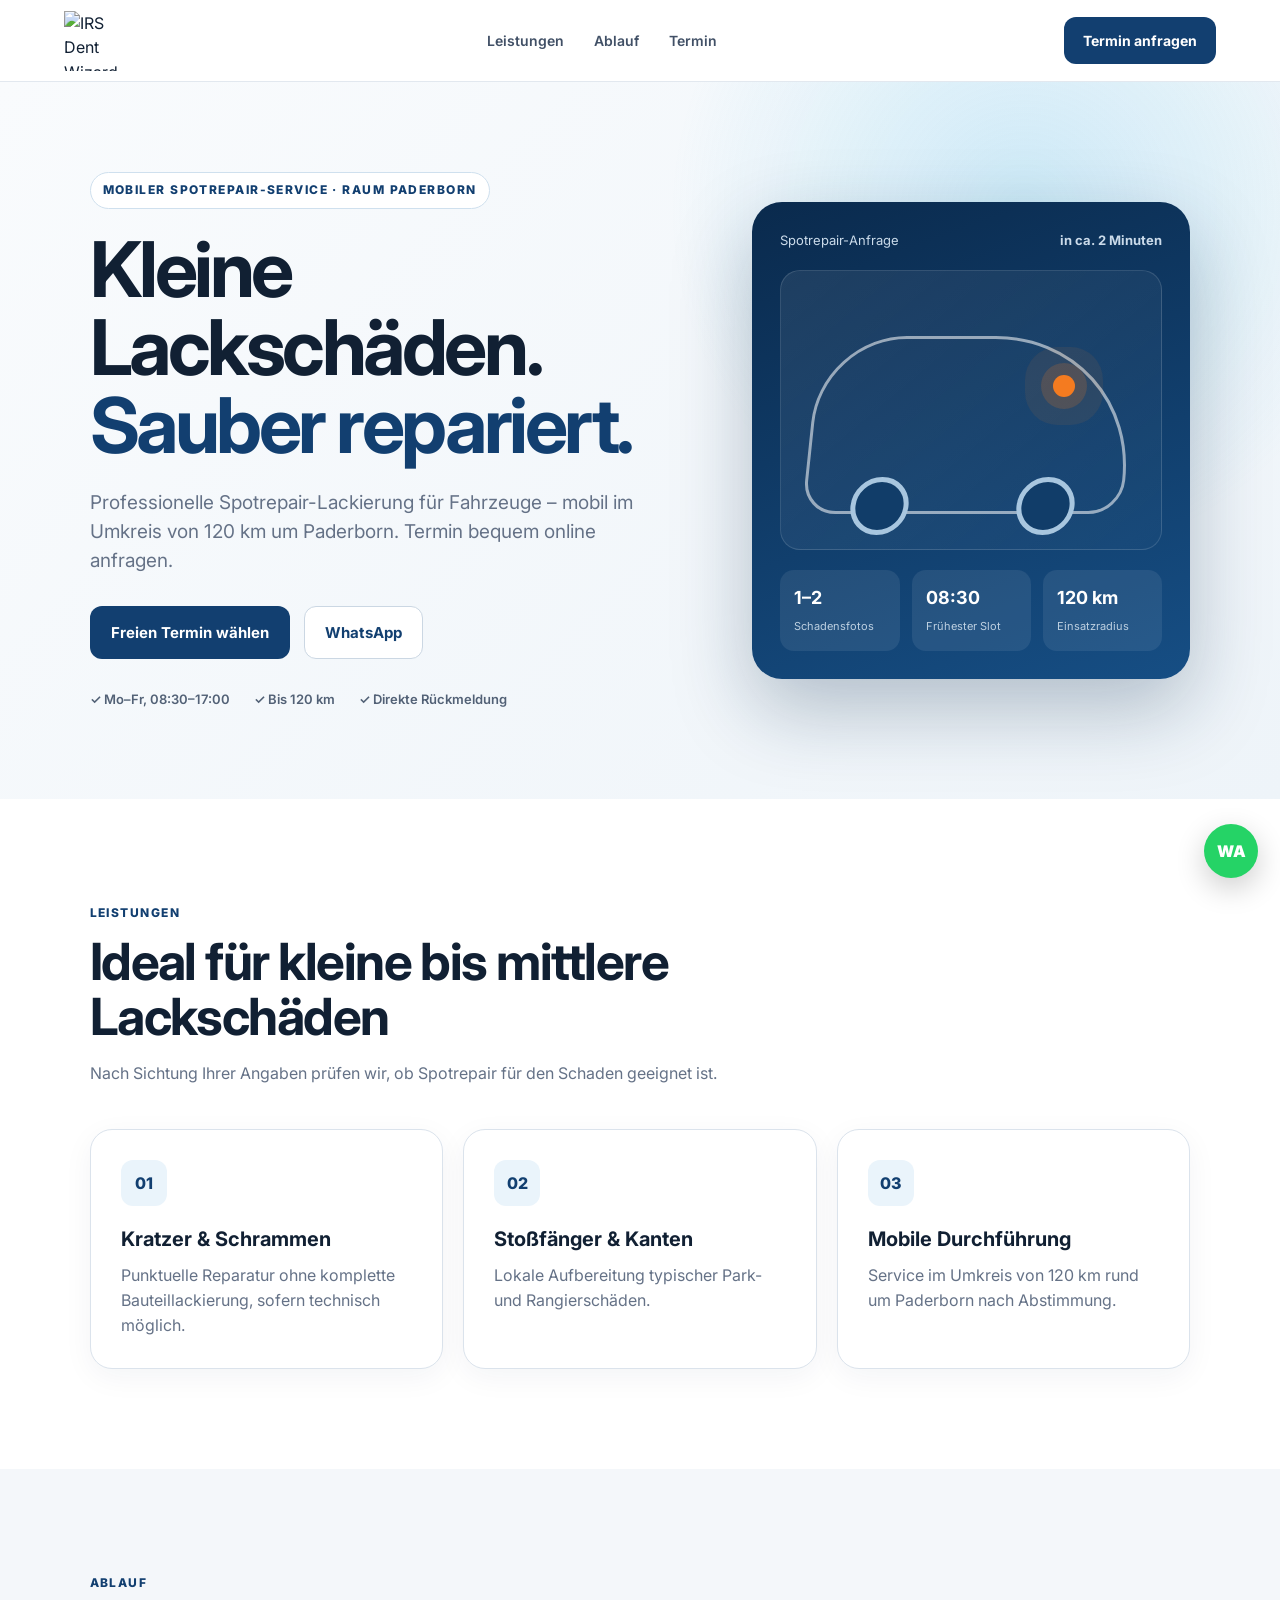
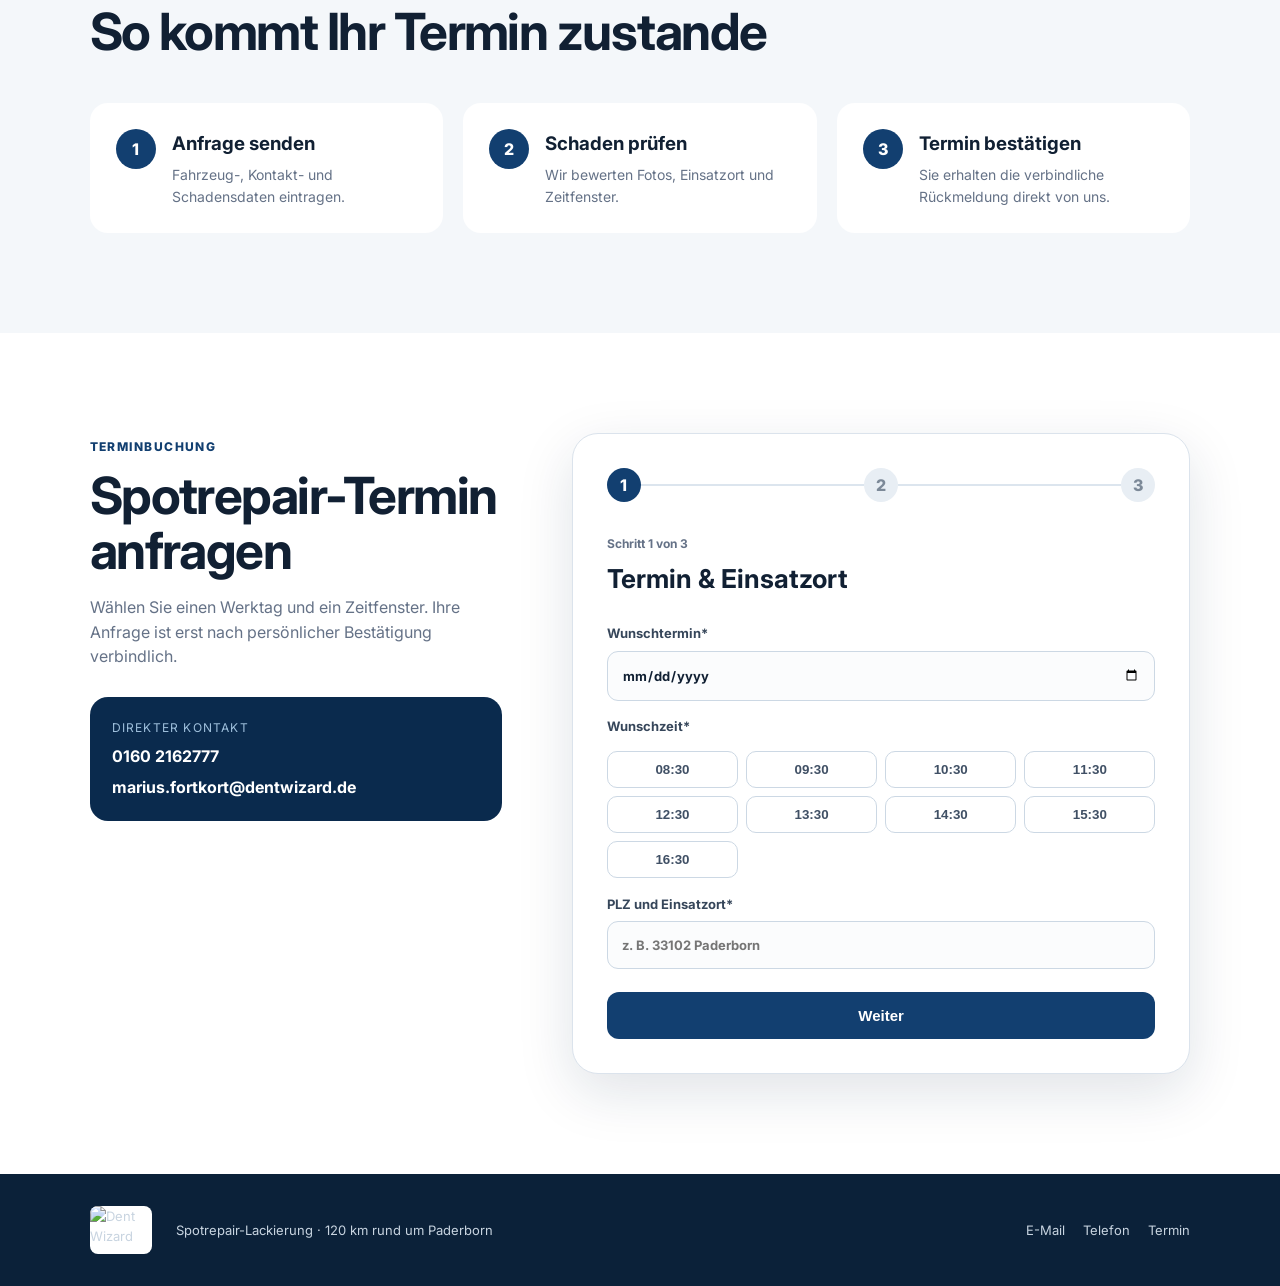
==== index.html @ 7c23b271 "Add files via upload Professionelle Terminbuchung veröffentlichen" ====
<!doctype html>
<html lang="de">
<head>
  <meta charset="utf-8">
  <meta name="viewport" content="width=device-width, initial-scale=1">
  <meta name="theme-color" content="#0b2e55">
  <meta name="description" content="Professionelle Spotrepair-Terminbuchung von Dent Wizard im Umkreis von 120 km um Paderborn.">
  <title>Dent Wizard Paderborn | Spotrepair-Termin</title>
  <link rel="preconnect" href="https://fonts.googleapis.com">
  <link rel="preconnect" href="https://fonts.gstatic.com" crossorigin>
  <link href="https://fonts.googleapis.com/css2?family=Inter:wght@400;500;600;700;800&display=swap" rel="stylesheet">
  <link rel="stylesheet" href="styles.css">
  <script defer src="script.js"></script>
</head>
<body>
  <header class="site-header">
    <a class="brand" href="#top" aria-label="Dent Wizard Startseite"><img src="assets/logo.jpg" alt="IRS Dent Wizard Logo"></a>
    <nav aria-label="Hauptnavigation">
      <a href="#leistungen">Leistungen</a><a href="#ablauf">Ablauf</a><a href="#termin">Termin</a>
    </nav>
    <a class="header-cta" href="#termin">Termin anfragen</a>
  </header>

  <main id="top">
    <section class="hero">
      <div class="hero-copy">
        <span class="pill">Mobiler Spotrepair-Service · Raum Paderborn</span>
        <h1>Kleine Lackschäden.<br><span>Sauber repariert.</span></h1>
        <p>Professionelle Spotrepair-Lackierung für Fahrzeuge – mobil im Umkreis von 120 km um Paderborn. Termin bequem online anfragen.</p>
        <div class="hero-actions">
          <a class="button primary" href="#termin">Freien Termin wählen</a>
          <a class="button ghost" href="https://wa.me/491602162777?text=Hallo%20Dent%20Wizard%2C%20ich%20habe%20eine%20Frage%20zu%20Spotrepair." target="_blank" rel="noopener">WhatsApp</a>
        </div>
        <div class="trust-row"><span>✓ Mo–Fr, 08:30–17:00</span><span>✓ Bis 120 km</span><span>✓ Direkte Rückmeldung</span></div>
      </div>
      <div class="hero-panel">
        <div class="panel-top"><span>Spotrepair-Anfrage</span><strong>in ca. 2 Minuten</strong></div>
        <div class="damage-visual"><div class="car-line"></div><div class="repair-dot"></div></div>
        <div class="panel-stats"><div><strong>1–2</strong><span>Schadensfotos</span></div><div><strong>08:30</strong><span>Frühester Slot</span></div><div><strong>120 km</strong><span>Einsatzradius</span></div></div>
      </div>
    </section>

    <section class="services" id="leistungen">
      <div class="section-heading"><span class="eyebrow">Leistungen</span><h2>Ideal für kleine bis mittlere Lackschäden</h2><p>Nach Sichtung Ihrer Angaben prüfen wir, ob Spotrepair für den Schaden geeignet ist.</p></div>
      <div class="cards">
        <article><div class="icon">01</div><h3>Kratzer & Schrammen</h3><p>Punktuelle Reparatur ohne komplette Bauteillackierung, sofern technisch möglich.</p></article>
        <article><div class="icon">02</div><h3>Stoßfänger & Kanten</h3><p>Lokale Aufbereitung typischer Park- und Rangierschäden.</p></article>
        <article><div class="icon">03</div><h3>Mobile Durchführung</h3><p>Service im Umkreis von 120 km rund um Paderborn nach Abstimmung.</p></article>
      </div>
    </section>

    <section class="process" id="ablauf">
      <div class="section-heading"><span class="eyebrow">Ablauf</span><h2>So kommt Ihr Termin zustande</h2></div>
      <ol class="timeline">
        <li><span>1</span><div><h3>Anfrage senden</h3><p>Fahrzeug-, Kontakt- und Schadensdaten eintragen.</p></div></li>
        <li><span>2</span><div><h3>Schaden prüfen</h3><p>Wir bewerten Fotos, Einsatzort und Zeitfenster.</p></div></li>
        <li><span>3</span><div><h3>Termin bestätigen</h3><p>Sie erhalten die verbindliche Rückmeldung direkt von uns.</p></div></li>
      </ol>
    </section>

    <section class="booking-section" id="termin">
      <div class="booking-intro">
        <span class="eyebrow">Terminbuchung</span>
        <h2>Spotrepair-Termin anfragen</h2>
        <p>Wählen Sie einen Werktag und ein Zeitfenster. Ihre Anfrage ist erst nach persönlicher Bestätigung verbindlich.</p>
        <div class="contact-card"><span>Direkter Kontakt</span><a href="tel:+491602162777">0160 2162777</a><a href="mailto:marius.fortkort@dentwizard.de">marius.fortkort@dentwizard.de</a></div>
      </div>

      <form class="wizard" name="terminanfrage" method="POST" data-netlify="true" netlify-honeypot="bot-field" enctype="multipart/form-data" action="/danke.html" novalidate>
        <input type="hidden" name="form-name" value="terminanfrage"><p class="hidden"><label>Nicht ausfüllen: <input name="bot-field"></label></p>
        <div class="progress" aria-label="Fortschritt"><span class="active">1</span><i></i><span>2</span><i></i><span>3</span></div>

        <section class="form-step active" data-step="1">
          <div class="step-head"><span>Schritt 1 von 3</span><h3>Termin & Einsatzort</h3></div>
          <label>Wunschtermin*<input id="datum" name="datum" type="date" required></label>
          <div class="slot-wrap"><span class="field-label">Wunschzeit*</span><div id="slots" class="slots" aria-live="polite"></div><input id="uhrzeit" name="uhrzeit" type="hidden" required></div>
          <label>PLZ und Einsatzort*<input name="einsatzort" type="text" inputmode="text" placeholder="z. B. 33102 Paderborn" required></label>
          <button class="button primary next" type="button">Weiter</button>
        </section>

        <section class="form-step" data-step="2">
          <div class="step-head"><span>Schritt 2 von 3</span><h3>Fahrzeug & Schaden</h3></div>
          <div class="field-grid"><label>Fahrzeugmarke*<input name="fahrzeugmarke" type="text" placeholder="z. B. BMW" required></label><label>Modell*<input name="modell" type="text" placeholder="z. B. 3er" required></label></div>
          <div class="field-grid"><label>Kennzeichen<input name="kennzeichen" type="text"></label><label>Fahrzeugfarbe<input name="farbe" type="text"></label></div>
          <label>Schaden beschreiben*<textarea name="schaden" rows="4" placeholder="Position, ungefähre Größe und Art des Schadens" required></textarea></label>
          <div class="upload-grid"><label class="upload">Foto 1<input id="foto1" name="foto-1" type="file" accept="image/jpeg,image/png,image/webp"><span>Datei auswählen</span></label><label class="upload">Foto 2<input id="foto2" name="foto-2" type="file" accept="image/jpeg,image/png,image/webp"><span>Datei auswählen</span></label></div>
          <p class="hint">Gesamte Formulargröße maximal 8 MB.</p>
          <div class="form-actions"><button class="button ghost back" type="button">Zurück</button><button class="button primary next" type="button">Weiter</button></div>
        </section>

        <section class="form-step" data-step="3">
          <div class="step-head"><span>Schritt 3 von 3</span><h3>Kontaktdaten</h3></div>
          <label>Vor- und Nachname*<input name="name" type="text" autocomplete="name" required></label>
          <div class="field-grid"><label>Telefonnummer*<input name="telefon" type="tel" autocomplete="tel" required></label><label>E-Mail-Adresse*<input name="email" type="email" autocomplete="email" required></label></div>
          <label class="check"><input name="datenschutz" type="checkbox" required><span>Ich stimme der Verarbeitung meiner Angaben zur Bearbeitung der Terminanfrage zu.*</span></label>
          <label class="check"><input name="kontakt-whatsapp" type="checkbox"><span>Eine Rückmeldung per WhatsApp ist für mich in Ordnung.</span></label>
          <div id="summary" class="summary"></div>
          <div class="form-actions"><button class="button ghost back" type="button">Zurück</button><button class="button primary" type="submit">Terminanfrage absenden</button></div>
          <p class="hint">Der Termin wird erst durch persönliche Bestätigung verbindlich.</p>
        </section>
      </form>
    </section>
  </main>

  <a class="wa-float" href="https://wa.me/491602162777?text=Hallo%20Dent%20Wizard%2C%20ich%20möchte%20einen%20Spotrepair-Termin%20anfragen." target="_blank" rel="noopener" aria-label="WhatsApp öffnen">WA</a>
  <footer><img src="assets/logo.jpg" alt="Dent Wizard"><p>Spotrepair-Lackierung · 120 km rund um Paderborn</p><div><a href="mailto:marius.fortkort@dentwizard.de">E-Mail</a><a href="tel:+491602162777">Telefon</a><a href="#termin">Termin</a></div></footer>
</body>
</html>
---- styles.css ----
:root{--blue:#123f70;--blue2:#0a2a4d;--cyan:#42b9e8;--orange:#f47b20;--ink:#112033;--muted:#657287;--line:#dbe3ec;--bg:#f4f7fa;--white:#fff;--radius:22px;--shadow:0 18px 55px rgba(14,42,73,.13)}
*{box-sizing:border-box}html{scroll-behavior:smooth}body{margin:0;font-family:Inter,Arial,sans-serif;color:var(--ink);background:var(--white);line-height:1.55}a{color:inherit;text-decoration:none}img{max-width:100%;display:block}.hidden{position:absolute;left:-9999px}.site-header{height:82px;display:flex;align-items:center;justify-content:space-between;padding:0 clamp(20px,5vw,72px);background:rgba(255,255,255,.96);backdrop-filter:blur(14px);position:sticky;top:0;z-index:20;border-bottom:1px solid rgba(219,227,236,.8)}.brand img{width:76px;height:60px;object-fit:contain}.site-header nav{display:flex;gap:30px;font-size:14px;font-weight:600;color:#415066}.site-header nav a:hover{color:var(--blue)}.header-cta,.button{display:inline-flex;justify-content:center;align-items:center;border-radius:12px;font-weight:700;transition:.2s ease;cursor:pointer;border:1px solid transparent}.header-cta{padding:12px 18px;background:var(--blue);color:white;font-size:14px}.header-cta:hover,.button.primary:hover{background:#0b315a;transform:translateY(-1px)}.hero{min-height:670px;padding:90px clamp(20px,7vw,110px);display:grid;grid-template-columns:1.15fr .85fr;gap:70px;align-items:center;background:radial-gradient(circle at 80% 18%,rgba(66,185,232,.22),transparent 30%),linear-gradient(135deg,#f9fbfd 0%,#eef4f9 100%)}.pill,.eyebrow{display:inline-block;font-size:12px;letter-spacing:.12em;text-transform:uppercase;font-weight:800;color:var(--blue)}.pill{padding:8px 12px;border:1px solid #cfe0ee;border-radius:999px;background:#fff}.hero h1{font-size:clamp(44px,6vw,78px);line-height:1.02;letter-spacing:-.045em;margin:22px 0}.hero h1 span{color:var(--blue)}.hero-copy>p{font-size:19px;max-width:720px;color:var(--muted)}.hero-actions{display:flex;gap:14px;margin:30px 0}.button{padding:14px 20px;font-size:15px}.button.primary{background:var(--blue);color:#fff}.button.ghost{border-color:#cbd7e3;background:#fff;color:var(--blue)}.button.ghost:hover{border-color:var(--blue)}.trust-row{display:flex;gap:24px;flex-wrap:wrap;font-size:13px;font-weight:600;color:#526176}.hero-panel{background:linear-gradient(160deg,var(--blue2),#164e84);color:#fff;border-radius:30px;padding:28px;box-shadow:0 30px 80px rgba(10,42,77,.28);overflow:hidden}.panel-top{display:flex;justify-content:space-between;font-size:13px;color:#cbdbea}.damage-visual{height:280px;position:relative;margin:20px 0;background:linear-gradient(140deg,rgba(255,255,255,.08),rgba(255,255,255,.02));border:1px solid rgba(255,255,255,.13);border-radius:20px}.car-line{position:absolute;inset:65px 30px 35px;border:3px solid rgba(255,255,255,.55);border-top-left-radius:90px;border-top-right-radius:150px;border-bottom-left-radius:35px;border-bottom-right-radius:35px;transform:skewX(-6deg)}.car-line:before,.car-line:after{content:"";position:absolute;bottom:-24px;width:48px;height:48px;border-radius:50%;border:5px solid #a8c6df;background:#113d69}.car-line:before{left:45px}.car-line:after{right:45px}.repair-dot{position:absolute;width:22px;height:22px;border-radius:50%;right:86px;top:104px;background:var(--orange);box-shadow:0 0 0 12px rgba(244,123,32,.18),0 0 0 28px rgba(244,123,32,.08)}.panel-stats{display:grid;grid-template-columns:repeat(3,1fr);gap:12px}.panel-stats div{padding:14px;border-radius:14px;background:rgba(255,255,255,.08)}.panel-stats strong{display:block;font-size:18px}.panel-stats span{font-size:11px;color:#bdd0e1}.services,.process,.booking-section{padding:100px clamp(20px,7vw,110px)}.section-heading{max-width:720px;margin-bottom:44px}.section-heading h2,.booking-intro h2{font-size:clamp(34px,4vw,52px);line-height:1.08;letter-spacing:-.03em;margin:10px 0 14px}.section-heading p,.booking-intro p{color:var(--muted)}.cards{display:grid;grid-template-columns:repeat(3,1fr);gap:20px}.cards article{padding:30px;border:1px solid var(--line);border-radius:var(--radius);background:#fff;box-shadow:0 8px 30px rgba(14,42,73,.05)}.cards h3{font-size:20px;margin:18px 0 8px}.cards p{color:var(--muted);margin:0}.icon{width:46px;height:46px;display:grid;place-items:center;border-radius:12px;background:#eaf4fb;color:var(--blue);font-weight:800}.process{background:var(--bg)}.timeline{list-style:none;padding:0;margin:0;display:grid;grid-template-columns:repeat(3,1fr);gap:20px}.timeline li{display:flex;gap:16px;padding:26px;background:#fff;border-radius:18px}.timeline li>span{flex:0 0 40px;height:40px;border-radius:50%;display:grid;place-items:center;background:var(--blue);color:#fff;font-weight:800}.timeline h3{margin:0 0 6px}.timeline p{margin:0;color:var(--muted);font-size:14px}.booking-section{display:grid;grid-template-columns:.8fr 1.2fr;gap:70px;align-items:start}.booking-intro{position:sticky;top:120px}.contact-card{margin-top:28px;padding:22px;border-radius:18px;background:var(--blue2);color:#fff;display:flex;flex-direction:column;gap:6px}.contact-card span{font-size:12px;text-transform:uppercase;letter-spacing:.1em;color:#9fc0dc}.contact-card a{font-weight:700}.wizard{background:#fff;border:1px solid var(--line);border-radius:26px;box-shadow:var(--shadow);padding:34px}.progress{display:flex;align-items:center;margin-bottom:28px}.progress span{width:34px;height:34px;border-radius:50%;display:grid;place-items:center;background:#e8eef4;color:#7c8998;font-weight:800}.progress span.active{background:var(--blue);color:#fff}.progress i{height:2px;background:#dce5ee;flex:1}.form-step{display:none}.form-step.active{display:block}.step-head span{font-size:12px;color:var(--muted);font-weight:700}.step-head h3{font-size:26px;margin:4px 0 24px}.field-grid,.upload-grid{display:grid;grid-template-columns:1fr 1fr;gap:14px}label,.field-label{display:block;font-size:13px;font-weight:700;color:#36465a;margin-bottom:15px}input,textarea{width:100%;margin-top:7px;border:1px solid #ccd8e4;border-radius:11px;padding:13px 14px;font:inherit;color:var(--ink);background:#fbfcfd;outline:none}input:focus,textarea:focus{border-color:var(--cyan);box-shadow:0 0 0 3px rgba(66,185,232,.16)}.slots{display:grid;grid-template-columns:repeat(4,1fr);gap:8px;margin-top:8px;margin-bottom:16px}.slot{border:1px solid #ccd8e4;background:#fff;border-radius:10px;padding:10px 6px;font-weight:700;color:#405065;cursor:pointer}.slot:hover,.slot.selected{border-color:var(--blue);background:#edf5fb;color:var(--blue)}.slot-wrap.invalid .slots{outline:2px solid #d94841;border-radius:12px}.upload{position:relative;border:1px dashed #b9c9d8;border-radius:13px;padding:18px;text-align:center;background:#f9fbfd;cursor:pointer}.upload input{position:absolute;inset:0;opacity:0;cursor:pointer}.upload span{display:block;margin-top:4px;color:var(--blue)}.hint{font-size:12px;color:var(--muted)}.check{display:flex;gap:10px;align-items:flex-start;font-weight:500}.check input{width:auto;margin:3px 0 0}.form-actions{display:flex;justify-content:space-between;gap:12px;margin-top:20px}.form-actions .button{min-width:140px}.next{width:100%;margin-top:8px}.summary{margin-top:20px;padding:16px;border-radius:14px;background:#f3f7fa;font-size:13px;color:#425166}.error{border-color:#d94841!important;box-shadow:0 0 0 3px rgba(217,72,65,.12)!important}.wa-float{position:fixed;right:22px;bottom:22px;width:54px;height:54px;border-radius:50%;display:grid;place-items:center;background:#25d366;color:white;font-weight:900;box-shadow:0 10px 30px rgba(0,0,0,.2);z-index:30}footer{padding:32px clamp(20px,7vw,110px);display:flex;align-items:center;gap:24px;background:#0b2139;color:#c8d4e0;font-size:13px}footer img{width:62px;height:48px;object-fit:contain;background:#fff;border-radius:8px}footer p{flex:1}footer div{display:flex;gap:18px}footer a:hover{color:white}
@media(max-width:900px){.site-header nav{display:none}.hero{grid-template-columns:1fr;padding-top:60px}.hero-panel{max-width:620px}.cards,.timeline{grid-template-columns:1fr}.booking-section{grid-template-columns:1fr}.booking-intro{position:static}.panel-stats{grid-template-columns:1fr 1fr 1fr}}
@media(max-width:620px){.site-header{height:70px}.brand img{width:58px;height:48px}.header-cta{font-size:12px;padding:10px 12px}.hero{padding:52px 18px}.hero h1{font-size:44px}.hero-copy>p{font-size:16px}.hero-actions{flex-direction:column}.trust-row{gap:10px;flex-direction:column}.hero-panel{padding:20px}.damage-visual{height:220px}.panel-stats{grid-template-columns:1fr}.services,.process,.booking-section{padding:72px 18px}.field-grid,.upload-grid{grid-template-columns:1fr}.slots{grid-template-columns:repeat(3,1fr)}.wizard{padding:22px 16px;border-radius:18px}.form-actions{flex-direction:column-reverse}.form-actions .button{width:100%}footer{flex-direction:column;align-items:flex-start}footer div{flex-wrap:wrap}}
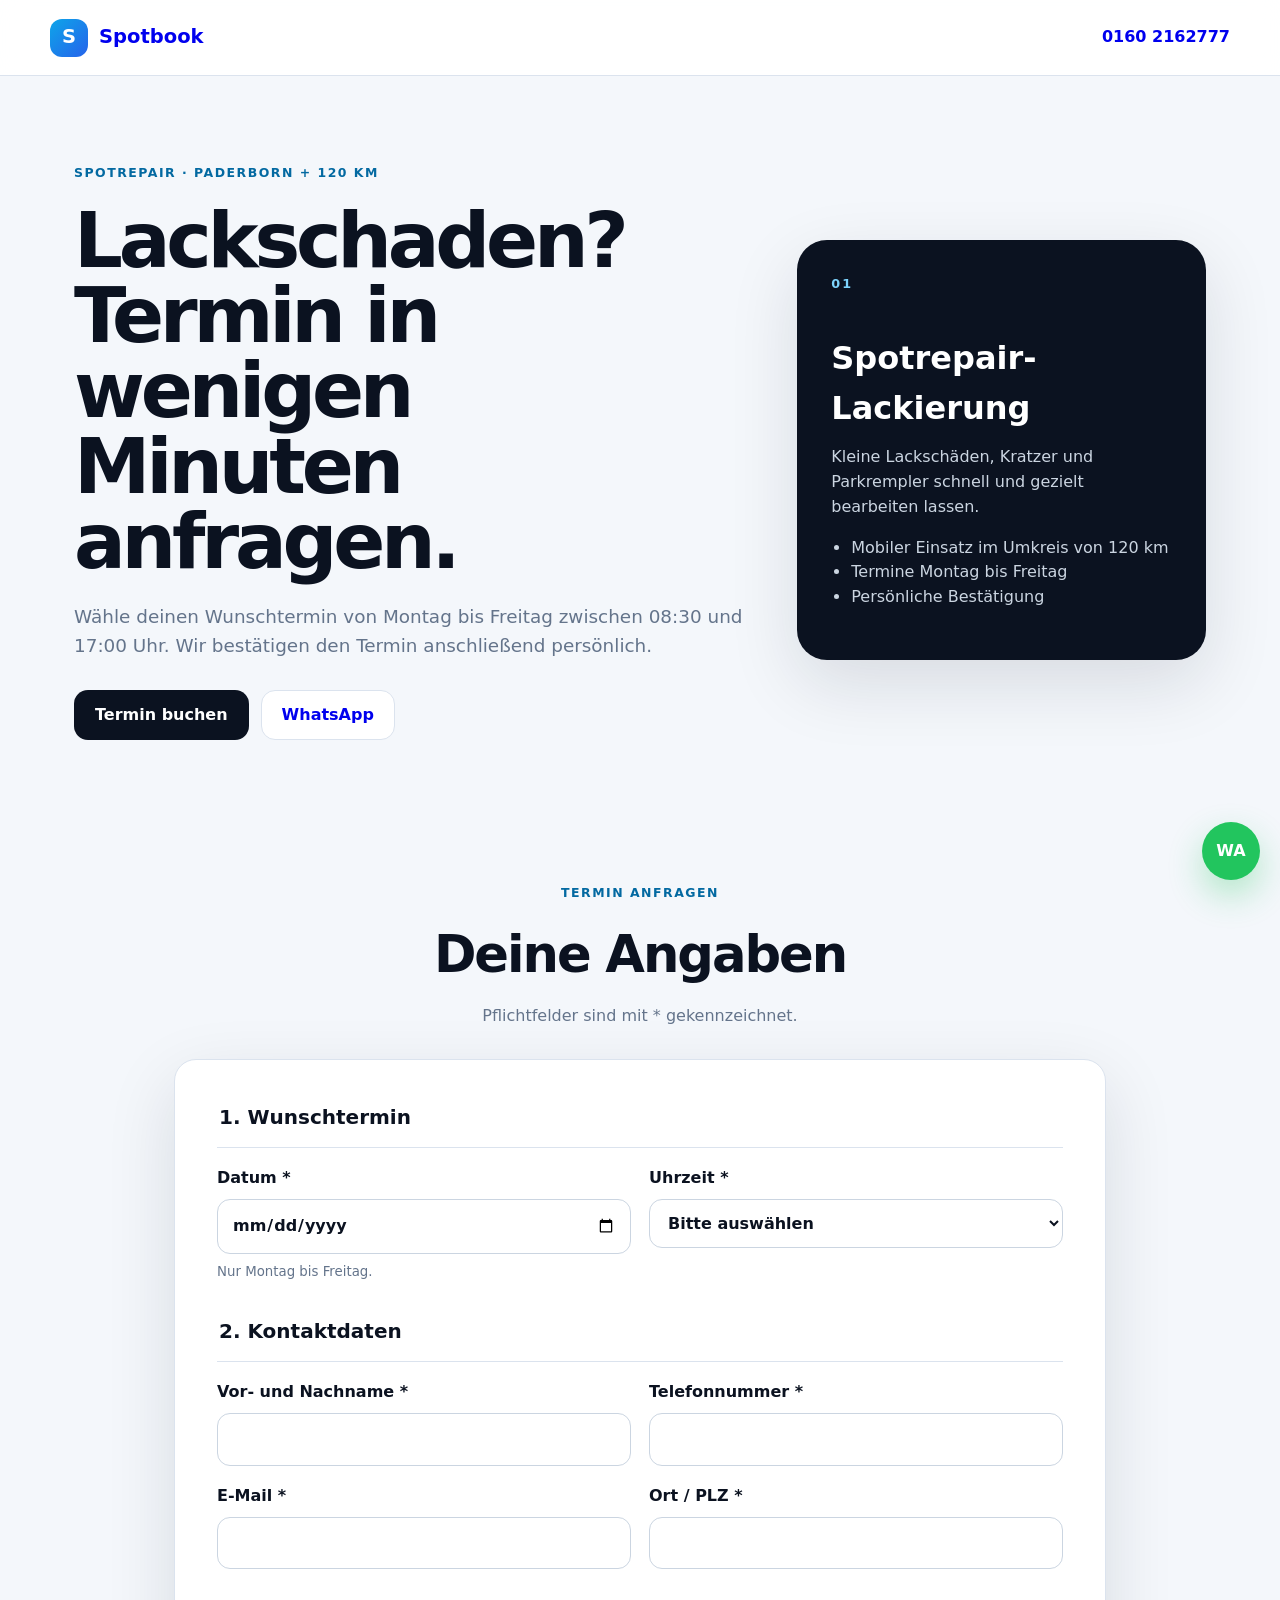
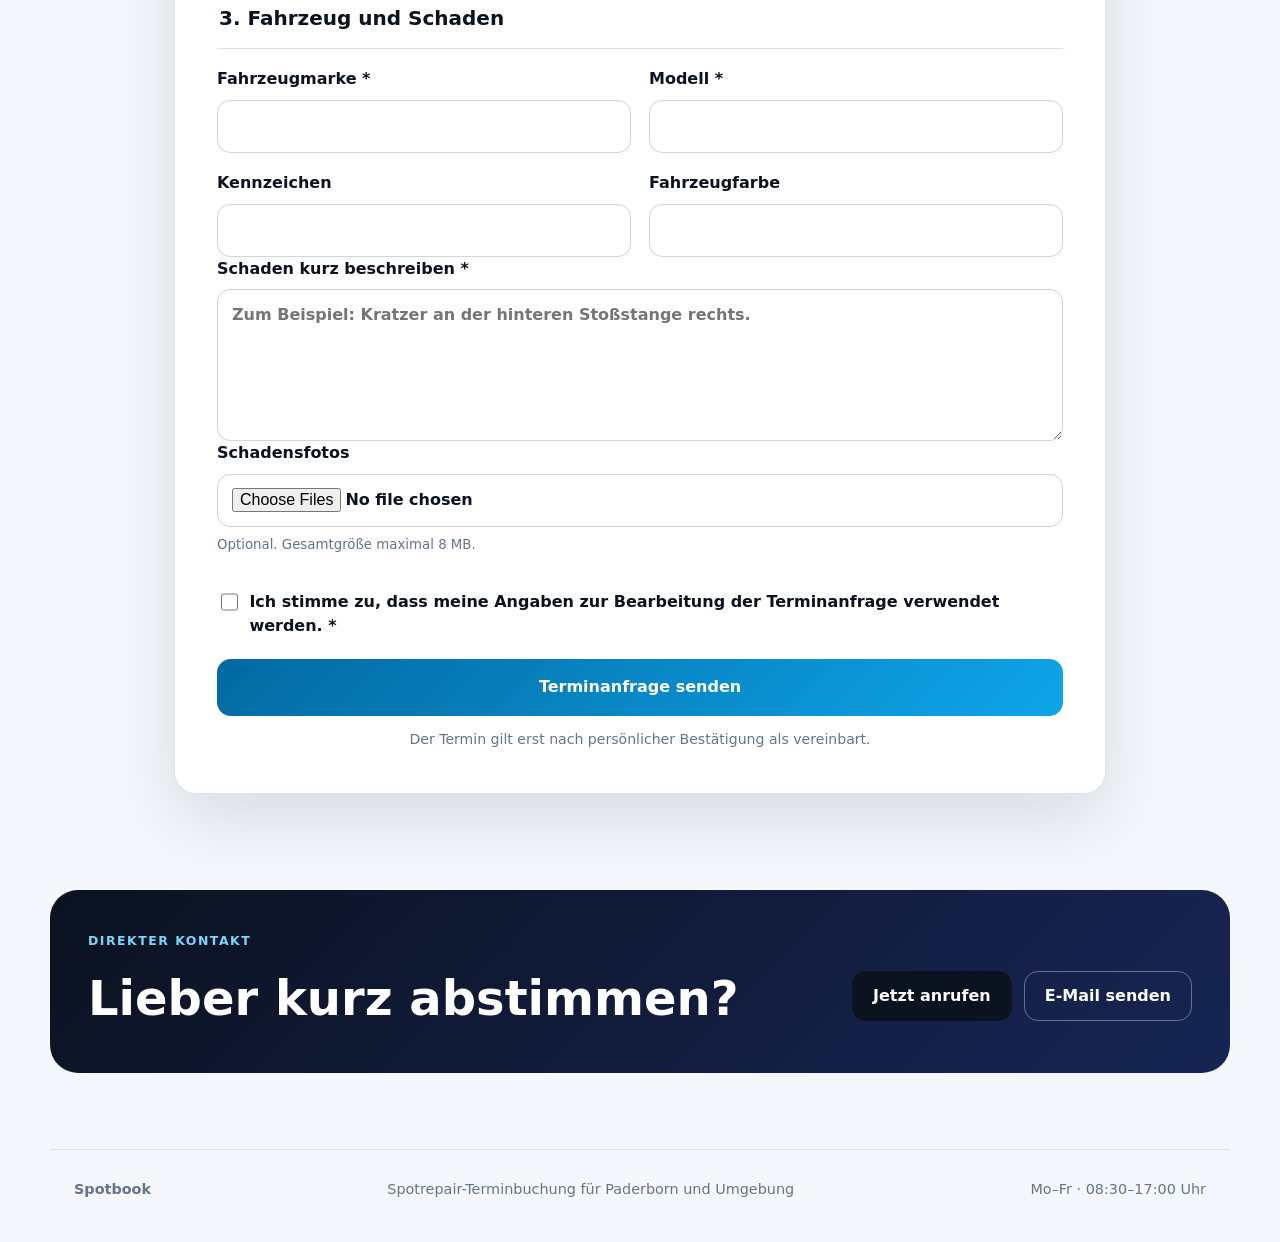
==== commit aef9535f: "Add files via upload Spotbook veröffentlichen" ====
--- a/index.html
+++ b/index.html
@@ -3,106 +3,33 @@
 <head>
   <meta charset="utf-8">
   <meta name="viewport" content="width=device-width, initial-scale=1">
-  <meta name="theme-color" content="#0b2e55">
-  <meta name="description" content="Professionelle Spotrepair-Terminbuchung von Dent Wizard im Umkreis von 120 km um Paderborn.">
-  <title>Dent Wizard Paderborn | Spotrepair-Termin</title>
-  <link rel="preconnect" href="https://fonts.googleapis.com">
-  <link rel="preconnect" href="https://fonts.gstatic.com" crossorigin>
-  <link href="https://fonts.googleapis.com/css2?family=Inter:wght@400;500;600;700;800&display=swap" rel="stylesheet">
-  <link rel="stylesheet" href="styles.css">
-  <script defer src="script.js"></script>
+  <meta name="description" content="Spotbook – Terminbuchung für Spotrepair-Lackierungen im Umkreis von 120 km um Paderborn.">
+  <meta name="theme-color" content="#0b1220">
+  <title>Spotbook | Spotrepair-Termin buchen</title>
+  <link rel="stylesheet" href="/styles.css">
 </head>
 <body>
-  <header class="site-header">
-    <a class="brand" href="#top" aria-label="Dent Wizard Startseite"><img src="assets/logo.jpg" alt="IRS Dent Wizard Logo"></a>
-    <nav aria-label="Hauptnavigation">
-      <a href="#leistungen">Leistungen</a><a href="#ablauf">Ablauf</a><a href="#termin">Termin</a>
-    </nav>
-    <a class="header-cta" href="#termin">Termin anfragen</a>
-  </header>
-
-  <main id="top">
-    <section class="hero">
-      <div class="hero-copy">
-        <span class="pill">Mobiler Spotrepair-Service · Raum Paderborn</span>
-        <h1>Kleine Lackschäden.<br><span>Sauber repariert.</span></h1>
-        <p>Professionelle Spotrepair-Lackierung für Fahrzeuge – mobil im Umkreis von 120 km um Paderborn. Termin bequem online anfragen.</p>
-        <div class="hero-actions">
-          <a class="button primary" href="#termin">Freien Termin wählen</a>
-          <a class="button ghost" href="https://wa.me/491602162777?text=Hallo%20Dent%20Wizard%2C%20ich%20habe%20eine%20Frage%20zu%20Spotrepair." target="_blank" rel="noopener">WhatsApp</a>
-        </div>
-        <div class="trust-row"><span>✓ Mo–Fr, 08:30–17:00</span><span>✓ Bis 120 km</span><span>✓ Direkte Rückmeldung</span></div>
-      </div>
-      <div class="hero-panel">
-        <div class="panel-top"><span>Spotrepair-Anfrage</span><strong>in ca. 2 Minuten</strong></div>
-        <div class="damage-visual"><div class="car-line"></div><div class="repair-dot"></div></div>
-        <div class="panel-stats"><div><strong>1–2</strong><span>Schadensfotos</span></div><div><strong>08:30</strong><span>Frühester Slot</span></div><div><strong>120 km</strong><span>Einsatzradius</span></div></div>
-      </div>
-    </section>
-
-    <section class="services" id="leistungen">
-      <div class="section-heading"><span class="eyebrow">Leistungen</span><h2>Ideal für kleine bis mittlere Lackschäden</h2><p>Nach Sichtung Ihrer Angaben prüfen wir, ob Spotrepair für den Schaden geeignet ist.</p></div>
-      <div class="cards">
-        <article><div class="icon">01</div><h3>Kratzer & Schrammen</h3><p>Punktuelle Reparatur ohne komplette Bauteillackierung, sofern technisch möglich.</p></article>
-        <article><div class="icon">02</div><h3>Stoßfänger & Kanten</h3><p>Lokale Aufbereitung typischer Park- und Rangierschäden.</p></article>
-        <article><div class="icon">03</div><h3>Mobile Durchführung</h3><p>Service im Umkreis von 120 km rund um Paderborn nach Abstimmung.</p></article>
-      </div>
-    </section>
-
-    <section class="process" id="ablauf">
-      <div class="section-heading"><span class="eyebrow">Ablauf</span><h2>So kommt Ihr Termin zustande</h2></div>
-      <ol class="timeline">
-        <li><span>1</span><div><h3>Anfrage senden</h3><p>Fahrzeug-, Kontakt- und Schadensdaten eintragen.</p></div></li>
-        <li><span>2</span><div><h3>Schaden prüfen</h3><p>Wir bewerten Fotos, Einsatzort und Zeitfenster.</p></div></li>
-        <li><span>3</span><div><h3>Termin bestätigen</h3><p>Sie erhalten die verbindliche Rückmeldung direkt von uns.</p></div></li>
-      </ol>
-    </section>
-
-    <section class="booking-section" id="termin">
-      <div class="booking-intro">
-        <span class="eyebrow">Terminbuchung</span>
-        <h2>Spotrepair-Termin anfragen</h2>
-        <p>Wählen Sie einen Werktag und ein Zeitfenster. Ihre Anfrage ist erst nach persönlicher Bestätigung verbindlich.</p>
-        <div class="contact-card"><span>Direkter Kontakt</span><a href="tel:+491602162777">0160 2162777</a><a href="mailto:marius.fortkort@dentwizard.de">marius.fortkort@dentwizard.de</a></div>
-      </div>
-
-      <form class="wizard" name="terminanfrage" method="POST" data-netlify="true" netlify-honeypot="bot-field" enctype="multipart/form-data" action="/danke.html" novalidate>
-        <input type="hidden" name="form-name" value="terminanfrage"><p class="hidden"><label>Nicht ausfüllen: <input name="bot-field"></label></p>
-        <div class="progress" aria-label="Fortschritt"><span class="active">1</span><i></i><span>2</span><i></i><span>3</span></div>
-
-        <section class="form-step active" data-step="1">
-          <div class="step-head"><span>Schritt 1 von 3</span><h3>Termin & Einsatzort</h3></div>
-          <label>Wunschtermin*<input id="datum" name="datum" type="date" required></label>
-          <div class="slot-wrap"><span class="field-label">Wunschzeit*</span><div id="slots" class="slots" aria-live="polite"></div><input id="uhrzeit" name="uhrzeit" type="hidden" required></div>
-          <label>PLZ und Einsatzort*<input name="einsatzort" type="text" inputmode="text" placeholder="z. B. 33102 Paderborn" required></label>
-          <button class="button primary next" type="button">Weiter</button>
-        </section>
-
-        <section class="form-step" data-step="2">
-          <div class="step-head"><span>Schritt 2 von 3</span><h3>Fahrzeug & Schaden</h3></div>
-          <div class="field-grid"><label>Fahrzeugmarke*<input name="fahrzeugmarke" type="text" placeholder="z. B. BMW" required></label><label>Modell*<input name="modell" type="text" placeholder="z. B. 3er" required></label></div>
-          <div class="field-grid"><label>Kennzeichen<input name="kennzeichen" type="text"></label><label>Fahrzeugfarbe<input name="farbe" type="text"></label></div>
-          <label>Schaden beschreiben*<textarea name="schaden" rows="4" placeholder="Position, ungefähre Größe und Art des Schadens" required></textarea></label>
-          <div class="upload-grid"><label class="upload">Foto 1<input id="foto1" name="foto-1" type="file" accept="image/jpeg,image/png,image/webp"><span>Datei auswählen</span></label><label class="upload">Foto 2<input id="foto2" name="foto-2" type="file" accept="image/jpeg,image/png,image/webp"><span>Datei auswählen</span></label></div>
-          <p class="hint">Gesamte Formulargröße maximal 8 MB.</p>
-          <div class="form-actions"><button class="button ghost back" type="button">Zurück</button><button class="button primary next" type="button">Weiter</button></div>
-        </section>
-
-        <section class="form-step" data-step="3">
-          <div class="step-head"><span>Schritt 3 von 3</span><h3>Kontaktdaten</h3></div>
-          <label>Vor- und Nachname*<input name="name" type="text" autocomplete="name" required></label>
-          <div class="field-grid"><label>Telefonnummer*<input name="telefon" type="tel" autocomplete="tel" required></label><label>E-Mail-Adresse*<input name="email" type="email" autocomplete="email" required></label></div>
-          <label class="check"><input name="datenschutz" type="checkbox" required><span>Ich stimme der Verarbeitung meiner Angaben zur Bearbeitung der Terminanfrage zu.*</span></label>
-          <label class="check"><input name="kontakt-whatsapp" type="checkbox"><span>Eine Rückmeldung per WhatsApp ist für mich in Ordnung.</span></label>
-          <div id="summary" class="summary"></div>
-          <div class="form-actions"><button class="button ghost back" type="button">Zurück</button><button class="button primary" type="submit">Terminanfrage absenden</button></div>
-          <p class="hint">Der Termin wird erst durch persönliche Bestätigung verbindlich.</p>
-        </section>
-      </form>
-    </section>
-  </main>
-
-  <a class="wa-float" href="https://wa.me/491602162777?text=Hallo%20Dent%20Wizard%2C%20ich%20möchte%20einen%20Spotrepair-Termin%20anfragen." target="_blank" rel="noopener" aria-label="WhatsApp öffnen">WA</a>
-  <footer><img src="assets/logo.jpg" alt="Dent Wizard"><p>Spotrepair-Lackierung · 120 km rund um Paderborn</p><div><a href="mailto:marius.fortkort@dentwizard.de">E-Mail</a><a href="tel:+491602162777">Telefon</a><a href="#termin">Termin</a></div></footer>
-</body>
-</html>
+<header class="topbar"><a class="brand" href="/"><span class="brand-mark">S</span><span>Spotbook</span></a><a class="phone-link" href="tel:+491602162777">0160 2162777</a></header>
+<main>
+<section class="hero">
+  <div class="hero-content"><span class="eyebrow">Spotrepair · Paderborn + 120 km</span><h1>Lackschaden? Termin in wenigen Minuten anfragen.</h1><p>Wähle deinen Wunschtermin von Montag bis Freitag zwischen 08:30 und 17:00 Uhr. Wir bestätigen den Termin anschließend persönlich.</p><div class="hero-actions"><a class="button primary" href="#buchen">Termin buchen</a><a class="button secondary" href="https://wa.me/491602162777?text=Hallo%20Spotbook%2C%20ich%20habe%20eine%20Frage%20zu%20einem%20Spotrepair-Termin." target="_blank" rel="noopener">WhatsApp</a></div></div>
+  <div class="hero-card"><div class="hero-card-number">01</div><h2>Spotrepair-Lackierung</h2><p>Kleine Lackschäden, Kratzer und Parkrempler schnell und gezielt bearbeiten lassen.</p><ul><li>Mobiler Einsatz im Umkreis von 120 km</li><li>Termine Montag bis Freitag</li><li>Persönliche Bestätigung</li></ul></div>
+</section>
+<section class="booking-section" id="buchen">
+  <div class="section-heading"><span class="eyebrow">Termin anfragen</span><h2>Deine Angaben</h2><p>Pflichtfelder sind mit * gekennzeichnet.</p></div>
+  <div id="successMessage" class="notice success" hidden>Vielen Dank! Deine Terminanfrage wurde übermittelt. Wir melden uns zur Bestätigung.</div>
+  <form class="booking-form" name="spotbook-termin" method="POST" action="/?success=1#buchen" data-netlify="true" netlify-honeypot="bot-field" enctype="multipart/form-data">
+    <input type="hidden" name="form-name" value="spotbook-termin"><p class="hidden"><label>Nicht ausfüllen: <input name="bot-field"></label></p>
+    <fieldset><legend>1. Wunschtermin</legend><div class="grid two"><label>Datum *<input id="date" name="datum" type="date" required><small id="dateHint">Nur Montag bis Freitag.</small></label><label>Uhrzeit *<select name="uhrzeit" required><option value="">Bitte auswählen</option><option>08:30</option><option>09:00</option><option>09:30</option><option>10:00</option><option>10:30</option><option>11:00</option><option>11:30</option><option>12:00</option><option>12:30</option><option>13:00</option><option>13:30</option><option>14:00</option><option>14:30</option><option>15:00</option><option>15:30</option><option>16:00</option><option>16:30</option><option>17:00</option></select></label></div></fieldset>
+    <fieldset><legend>2. Kontaktdaten</legend><div class="grid two"><label>Vor- und Nachname *<input name="name" autocomplete="name" required></label><label>Telefonnummer *<input name="telefon" type="tel" autocomplete="tel" required></label><label>E-Mail *<input name="email" type="email" autocomplete="email" required></label><label>Ort / PLZ *<input name="ort" autocomplete="postal-code" required></label></div></fieldset>
+    <fieldset><legend>3. Fahrzeug und Schaden</legend><div class="grid two"><label>Fahrzeugmarke *<input name="fahrzeugmarke" required></label><label>Modell *<input name="modell" required></label><label>Kennzeichen<input name="kennzeichen"></label><label>Fahrzeugfarbe<input name="farbe"></label></div><label>Schaden kurz beschreiben *<textarea name="schaden" rows="5" required placeholder="Zum Beispiel: Kratzer an der hinteren Stoßstange rechts."></textarea></label><label>Schadensfotos<input name="fotos" type="file" accept="image/*" multiple><small>Optional. Gesamtgröße maximal 8 MB.</small></label></fieldset>
+    <label class="check"><input type="checkbox" name="datenschutz" required><span>Ich stimme zu, dass meine Angaben zur Bearbeitung der Terminanfrage verwendet werden. *</span></label>
+    <button class="submit-button" type="submit">Terminanfrage senden</button><p class="form-note">Der Termin gilt erst nach persönlicher Bestätigung als vereinbart.</p>
+  </form>
+</section>
+<section class="contact-strip"><div><span class="eyebrow">Direkter Kontakt</span><h2>Lieber kurz abstimmen?</h2></div><div class="contact-actions"><a class="button primary" href="tel:+491602162777">Jetzt anrufen</a><a class="button secondary light" href="mailto:marius.fortkort@dentwizard.de">E-Mail senden</a></div></section>
+</main>
+<footer><strong>Spotbook</strong><span>Spotrepair-Terminbuchung für Paderborn und Umgebung</span><span>Mo–Fr · 08:30–17:00 Uhr</span></footer>
+<a class="whatsapp-float" href="https://wa.me/491602162777?text=Hallo%20Spotbook%2C%20ich%20möchte%20einen%20Termin%20anfragen." target="_blank" rel="noopener">WA</a>
+<script src="/script.js"></script>
+</body></html>
--- a/styles.css
+++ b/styles.css
@@ -1,4 +1 @@
-:root{--blue:#123f70;--blue2:#0a2a4d;--cyan:#42b9e8;--orange:#f47b20;--ink:#112033;--muted:#657287;--line:#dbe3ec;--bg:#f4f7fa;--white:#fff;--radius:22px;--shadow:0 18px 55px rgba(14,42,73,.13)}
-*{box-sizing:border-box}html{scroll-behavior:smooth}body{margin:0;font-family:Inter,Arial,sans-serif;color:var(--ink);background:var(--white);line-height:1.55}a{color:inherit;text-decoration:none}img{max-width:100%;display:block}.hidden{position:absolute;left:-9999px}.site-header{height:82px;display:flex;align-items:center;justify-content:space-between;padding:0 clamp(20px,5vw,72px);background:rgba(255,255,255,.96);backdrop-filter:blur(14px);position:sticky;top:0;z-index:20;border-bottom:1px solid rgba(219,227,236,.8)}.brand img{width:76px;height:60px;object-fit:contain}.site-header nav{display:flex;gap:30px;font-size:14px;font-weight:600;color:#415066}.site-header nav a:hover{color:var(--blue)}.header-cta,.button{display:inline-flex;justify-content:center;align-items:center;border-radius:12px;font-weight:700;transition:.2s ease;cursor:pointer;border:1px solid transparent}.header-cta{padding:12px 18px;background:var(--blue);color:white;font-size:14px}.header-cta:hover,.button.primary:hover{background:#0b315a;transform:translateY(-1px)}.hero{min-height:670px;padding:90px clamp(20px,7vw,110px);display:grid;grid-template-columns:1.15fr .85fr;gap:70px;align-items:center;background:radial-gradient(circle at 80% 18%,rgba(66,185,232,.22),transparent 30%),linear-gradient(135deg,#f9fbfd 0%,#eef4f9 100%)}.pill,.eyebrow{display:inline-block;font-size:12px;letter-spacing:.12em;text-transform:uppercase;font-weight:800;color:var(--blue)}.pill{padding:8px 12px;border:1px solid #cfe0ee;border-radius:999px;background:#fff}.hero h1{font-size:clamp(44px,6vw,78px);line-height:1.02;letter-spacing:-.045em;margin:22px 0}.hero h1 span{color:var(--blue)}.hero-copy>p{font-size:19px;max-width:720px;color:var(--muted)}.hero-actions{display:flex;gap:14px;margin:30px 0}.button{padding:14px 20px;font-size:15px}.button.primary{background:var(--blue);color:#fff}.button.ghost{border-color:#cbd7e3;background:#fff;color:var(--blue)}.button.ghost:hover{border-color:var(--blue)}.trust-row{display:flex;gap:24px;flex-wrap:wrap;font-size:13px;font-weight:600;color:#526176}.hero-panel{background:linear-gradient(160deg,var(--blue2),#164e84);color:#fff;border-radius:30px;padding:28px;box-shadow:0 30px 80px rgba(10,42,77,.28);overflow:hidden}.panel-top{display:flex;justify-content:space-between;font-size:13px;color:#cbdbea}.damage-visual{height:280px;position:relative;margin:20px 0;background:linear-gradient(140deg,rgba(255,255,255,.08),rgba(255,255,255,.02));border:1px solid rgba(255,255,255,.13);border-radius:20px}.car-line{position:absolute;inset:65px 30px 35px;border:3px solid rgba(255,255,255,.55);border-top-left-radius:90px;border-top-right-radius:150px;border-bottom-left-radius:35px;border-bottom-right-radius:35px;transform:skewX(-6deg)}.car-line:before,.car-line:after{content:"";position:absolute;bottom:-24px;width:48px;height:48px;border-radius:50%;border:5px solid #a8c6df;background:#113d69}.car-line:before{left:45px}.car-line:after{right:45px}.repair-dot{position:absolute;width:22px;height:22px;border-radius:50%;right:86px;top:104px;background:var(--orange);box-shadow:0 0 0 12px rgba(244,123,32,.18),0 0 0 28px rgba(244,123,32,.08)}.panel-stats{display:grid;grid-template-columns:repeat(3,1fr);gap:12px}.panel-stats div{padding:14px;border-radius:14px;background:rgba(255,255,255,.08)}.panel-stats strong{display:block;font-size:18px}.panel-stats span{font-size:11px;color:#bdd0e1}.services,.process,.booking-section{padding:100px clamp(20px,7vw,110px)}.section-heading{max-width:720px;margin-bottom:44px}.section-heading h2,.booking-intro h2{font-size:clamp(34px,4vw,52px);line-height:1.08;letter-spacing:-.03em;margin:10px 0 14px}.section-heading p,.booking-intro p{color:var(--muted)}.cards{display:grid;grid-template-columns:repeat(3,1fr);gap:20px}.cards article{padding:30px;border:1px solid var(--line);border-radius:var(--radius);background:#fff;box-shadow:0 8px 30px rgba(14,42,73,.05)}.cards h3{font-size:20px;margin:18px 0 8px}.cards p{color:var(--muted);margin:0}.icon{width:46px;height:46px;display:grid;place-items:center;border-radius:12px;background:#eaf4fb;color:var(--blue);font-weight:800}.process{background:var(--bg)}.timeline{list-style:none;padding:0;margin:0;display:grid;grid-template-columns:repeat(3,1fr);gap:20px}.timeline li{display:flex;gap:16px;padding:26px;background:#fff;border-radius:18px}.timeline li>span{flex:0 0 40px;height:40px;border-radius:50%;display:grid;place-items:center;background:var(--blue);color:#fff;font-weight:800}.timeline h3{margin:0 0 6px}.timeline p{margin:0;color:var(--muted);font-size:14px}.booking-section{display:grid;grid-template-columns:.8fr 1.2fr;gap:70px;align-items:start}.booking-intro{position:sticky;top:120px}.contact-card{margin-top:28px;padding:22px;border-radius:18px;background:var(--blue2);color:#fff;display:flex;flex-direction:column;gap:6px}.contact-card span{font-size:12px;text-transform:uppercase;letter-spacing:.1em;color:#9fc0dc}.contact-card a{font-weight:700}.wizard{background:#fff;border:1px solid var(--line);border-radius:26px;box-shadow:var(--shadow);padding:34px}.progress{display:flex;align-items:center;margin-bottom:28px}.progress span{width:34px;height:34px;border-radius:50%;display:grid;place-items:center;background:#e8eef4;color:#7c8998;font-weight:800}.progress span.active{background:var(--blue);color:#fff}.progress i{height:2px;background:#dce5ee;flex:1}.form-step{display:none}.form-step.active{display:block}.step-head span{font-size:12px;color:var(--muted);font-weight:700}.step-head h3{font-size:26px;margin:4px 0 24px}.field-grid,.upload-grid{display:grid;grid-template-columns:1fr 1fr;gap:14px}label,.field-label{display:block;font-size:13px;font-weight:700;color:#36465a;margin-bottom:15px}input,textarea{width:100%;margin-top:7px;border:1px solid #ccd8e4;border-radius:11px;padding:13px 14px;font:inherit;color:var(--ink);background:#fbfcfd;outline:none}input:focus,textarea:focus{border-color:var(--cyan);box-shadow:0 0 0 3px rgba(66,185,232,.16)}.slots{display:grid;grid-template-columns:repeat(4,1fr);gap:8px;margin-top:8px;margin-bottom:16px}.slot{border:1px solid #ccd8e4;background:#fff;border-radius:10px;padding:10px 6px;font-weight:700;color:#405065;cursor:pointer}.slot:hover,.slot.selected{border-color:var(--blue);background:#edf5fb;color:var(--blue)}.slot-wrap.invalid .slots{outline:2px solid #d94841;border-radius:12px}.upload{position:relative;border:1px dashed #b9c9d8;border-radius:13px;padding:18px;text-align:center;background:#f9fbfd;cursor:pointer}.upload input{position:absolute;inset:0;opacity:0;cursor:pointer}.upload span{display:block;margin-top:4px;color:var(--blue)}.hint{font-size:12px;color:var(--muted)}.check{display:flex;gap:10px;align-items:flex-start;font-weight:500}.check input{width:auto;margin:3px 0 0}.form-actions{display:flex;justify-content:space-between;gap:12px;margin-top:20px}.form-actions .button{min-width:140px}.next{width:100%;margin-top:8px}.summary{margin-top:20px;padding:16px;border-radius:14px;background:#f3f7fa;font-size:13px;color:#425166}.error{border-color:#d94841!important;box-shadow:0 0 0 3px rgba(217,72,65,.12)!important}.wa-float{position:fixed;right:22px;bottom:22px;width:54px;height:54px;border-radius:50%;display:grid;place-items:center;background:#25d366;color:white;font-weight:900;box-shadow:0 10px 30px rgba(0,0,0,.2);z-index:30}footer{padding:32px clamp(20px,7vw,110px);display:flex;align-items:center;gap:24px;background:#0b2139;color:#c8d4e0;font-size:13px}footer img{width:62px;height:48px;object-fit:contain;background:#fff;border-radius:8px}footer p{flex:1}footer div{display:flex;gap:18px}footer a:hover{color:white}
-@media(max-width:900px){.site-header nav{display:none}.hero{grid-template-columns:1fr;padding-top:60px}.hero-panel{max-width:620px}.cards,.timeline{grid-template-columns:1fr}.booking-section{grid-template-columns:1fr}.booking-intro{position:static}.panel-stats{grid-template-columns:1fr 1fr 1fr}}
-@media(max-width:620px){.site-header{height:70px}.brand img{width:58px;height:48px}.header-cta{font-size:12px;padding:10px 12px}.hero{padding:52px 18px}.hero h1{font-size:44px}.hero-copy>p{font-size:16px}.hero-actions{flex-direction:column}.trust-row{gap:10px;flex-direction:column}.hero-panel{padding:20px}.damage-visual{height:220px}.panel-stats{grid-template-columns:1fr}.services,.process,.booking-section{padding:72px 18px}.field-grid,.upload-grid{grid-template-columns:1fr}.slots{grid-template-columns:repeat(3,1fr)}.wizard{padding:22px 16px;border-radius:18px}.form-actions{flex-direction:column-reverse}.form-actions .button{width:100%}footer{flex-direction:column;align-items:flex-start}footer div{flex-wrap:wrap}}
+:root{--bg:#f4f7fb;--surface:#fff;--ink:#0b1220;--muted:#64748b;--line:#dbe3ee;--accent:#0ea5e9;--accent-dark:#0369a1;--success:#166534;--success-bg:#dcfce7;--shadow:0 24px 70px rgba(15,23,42,.12)}*{box-sizing:border-box}html{scroll-behavior:smooth}body{margin:0;font-family:Inter,ui-sans-serif,system-ui,-apple-system,BlinkMacSystemFont,"Segoe UI",sans-serif;background:var(--bg);color:var(--ink);line-height:1.55}.topbar{height:76px;display:flex;align-items:center;justify-content:space-between;padding:0 max(24px,calc((100vw - 1180px)/2));background:rgba(255,255,255,.92);backdrop-filter:blur(14px);border-bottom:1px solid var(--line);position:sticky;top:0;z-index:20}.brand{display:flex;align-items:center;gap:11px;text-decoration:none;font-size:1.22rem;font-weight:800}.brand-mark{display:grid;place-items:center;width:38px;height:38px;border-radius:12px;background:linear-gradient(135deg,var(--accent),#2563eb);color:#fff}.phone-link{text-decoration:none;font-weight:750}main{overflow:hidden}.hero{max-width:1180px;margin:auto;padding:84px 24px 64px;display:grid;grid-template-columns:1.25fr .75fr;gap:42px;align-items:center}.eyebrow{display:inline-block;color:var(--accent-dark);font-size:.78rem;font-weight:850;letter-spacing:.12em;text-transform:uppercase}h1,h2,p{margin-top:0}h1{font-size:clamp(2.6rem,6vw,5.5rem);line-height:.98;letter-spacing:-.055em;margin:18px 0 24px}.hero-content>p{font-size:1.15rem;color:var(--muted);max-width:720px}.hero-actions,.contact-actions{display:flex;gap:12px;flex-wrap:wrap;margin-top:30px}.button{display:inline-flex;justify-content:center;align-items:center;min-height:50px;padding:0 20px;border-radius:14px;text-decoration:none;font-weight:800;border:1px solid transparent}.button.primary{background:var(--ink);color:#fff}.button.secondary{background:#fff;border-color:var(--line)}.button.light{background:transparent;color:#fff;border-color:rgba(255,255,255,.35)}.hero-card{background:var(--ink);color:#fff;border-radius:30px;padding:34px;box-shadow:var(--shadow)}.hero-card-number{font-size:.8rem;color:#7dd3fc;font-weight:900;letter-spacing:.16em}.hero-card h2{font-size:2rem;margin:40px 0 12px}.hero-card p,.hero-card li{color:#cbd5e1}.hero-card ul{padding-left:20px}.booking-section{max-width:980px;margin:auto;padding:76px 24px}.section-heading{text-align:center;margin-bottom:30px}.section-heading h2{font-size:clamp(2rem,4vw,3.4rem);letter-spacing:-.04em;margin:10px 0}.section-heading p{color:var(--muted)}.booking-form{background:var(--surface);border:1px solid var(--line);border-radius:22px;padding:clamp(20px,4vw,42px);box-shadow:var(--shadow)}fieldset{border:0;padding:0;margin:0 0 34px}legend{width:100%;font-size:1.25rem;font-weight:850;padding-bottom:14px;margin-bottom:18px;border-bottom:1px solid var(--line)}.grid{display:grid;gap:18px}.grid.two{grid-template-columns:repeat(2,minmax(0,1fr))}label{display:flex;flex-direction:column;gap:8px;font-weight:750}input,select,textarea{width:100%;font:inherit;border:1px solid #cbd5e1;border-radius:13px;background:#fff;color:var(--ink);padding:13px 14px;outline:none}input:focus,select:focus,textarea:focus{border-color:var(--accent);box-shadow:0 0 0 4px rgba(14,165,233,.13)}small,.form-note{color:var(--muted);font-weight:500}.check{flex-direction:row;align-items:flex-start;font-weight:600;margin-bottom:20px}.check input{width:18px;height:18px;margin-top:3px}.submit-button{width:100%;border:0;border-radius:14px;background:linear-gradient(135deg,var(--accent-dark),var(--accent));color:#fff;font:inherit;font-weight:900;padding:16px 20px}.form-note{text-align:center;margin:13px 0 0;font-size:.88rem}.hidden{display:none!important}.notice{max-width:980px;margin:0 auto 20px;padding:16px 18px;border-radius:14px;font-weight:750}.notice.success{color:var(--success);background:var(--success-bg);border:1px solid #86efac}.contact-strip{max-width:1180px;margin:20px auto 76px;padding:38px;border-radius:28px;background:linear-gradient(135deg,#0b1220,#172554);color:#fff;display:flex;align-items:center;justify-content:space-between;gap:30px}.contact-strip .eyebrow{color:#7dd3fc}.contact-strip h2{font-size:clamp(1.8rem,4vw,3rem);margin:8px 0 0}footer{max-width:1180px;margin:auto;padding:28px 24px 42px;border-top:1px solid var(--line);display:flex;gap:20px;justify-content:space-between;color:var(--muted);font-size:.9rem}.whatsapp-float{position:fixed;right:20px;bottom:20px;width:58px;height:58px;border-radius:50%;display:grid;place-items:center;background:#22c55e;color:#fff;text-decoration:none;font-weight:900;box-shadow:0 15px 35px rgba(34,197,94,.32)}@media(max-width:800px){.topbar{padding:0 18px}.hero{grid-template-columns:1fr;padding-top:56px}h1{font-size:3.25rem}.grid.two{grid-template-columns:1fr}.contact-strip{margin-left:16px;margin-right:16px;flex-direction:column;align-items:flex-start}footer{flex-direction:column;gap:6px}}@media(max-width:480px){.phone-link{font-size:.88rem}.hero,.booking-section{padding-left:16px;padding-right:16px}h1{font-size:2.8rem}.hero-card{padding:26px}.hero-actions .button,.contact-actions .button{width:100%}}
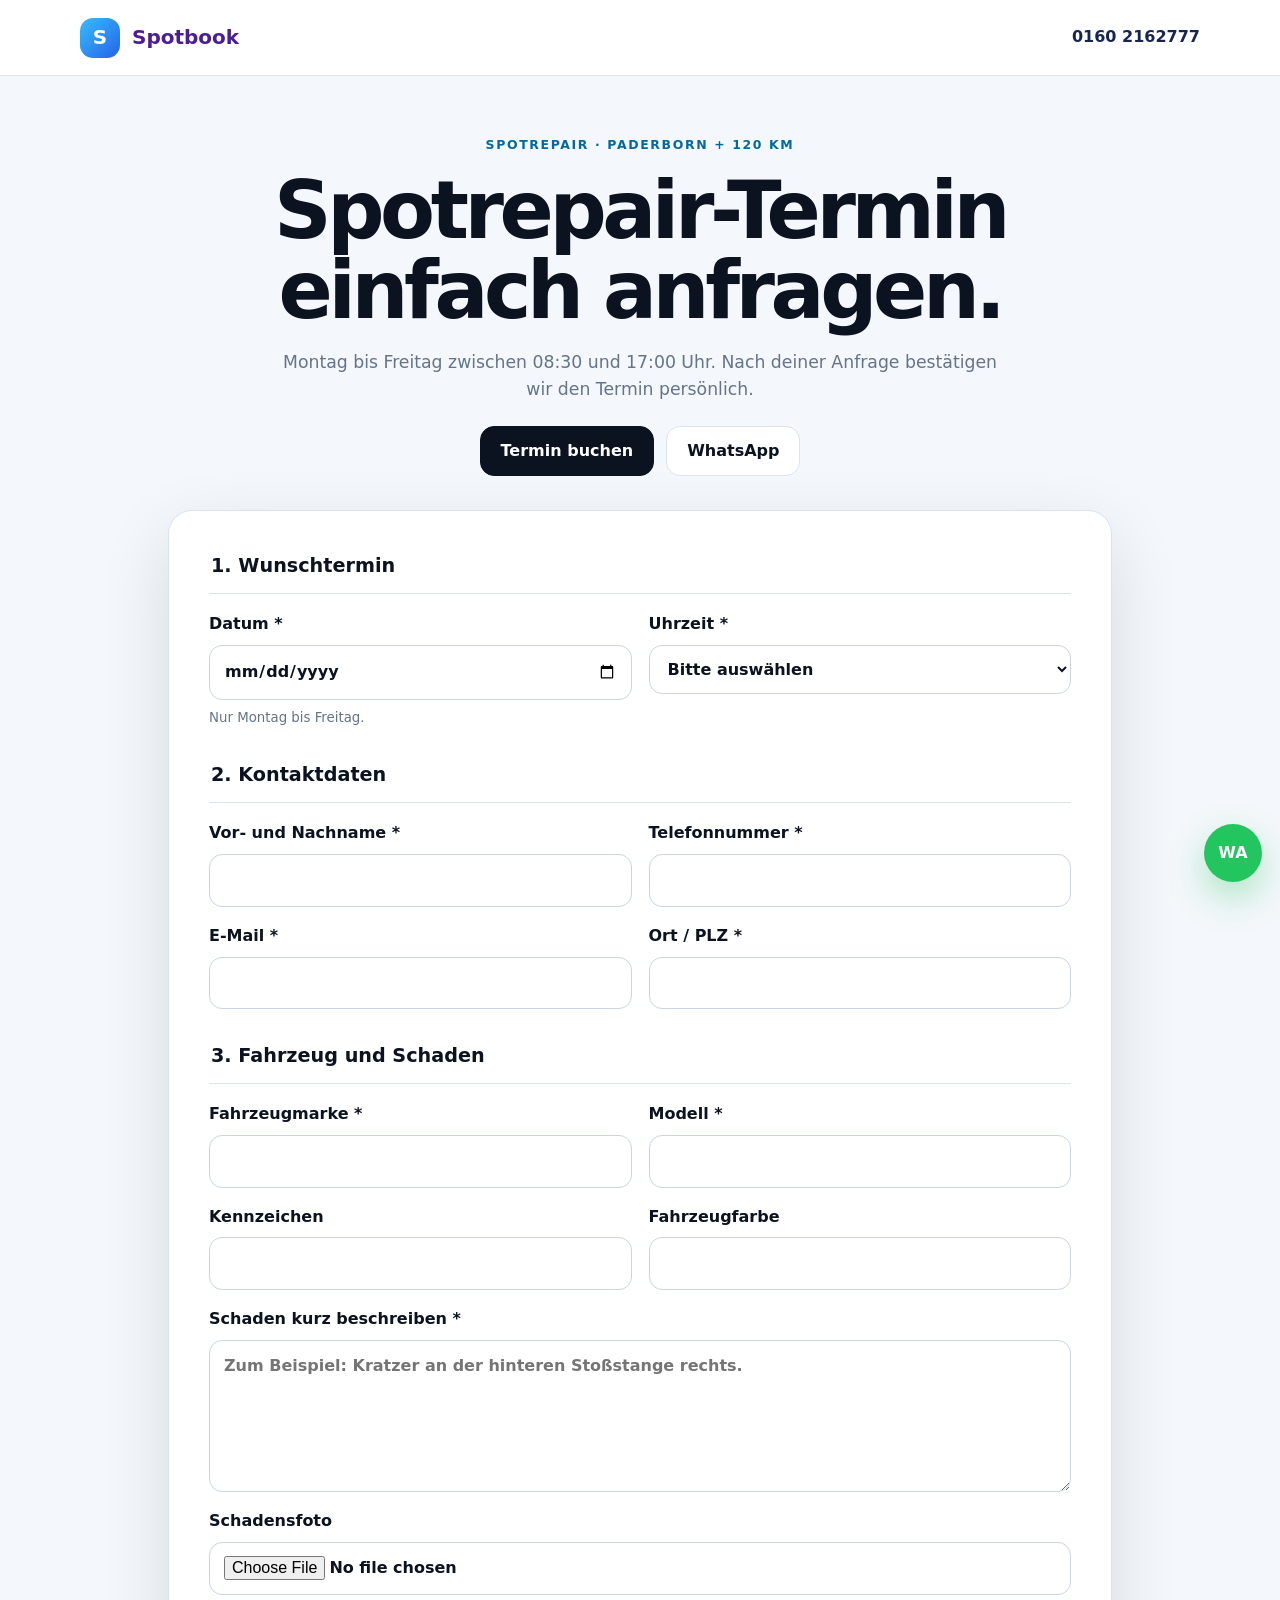
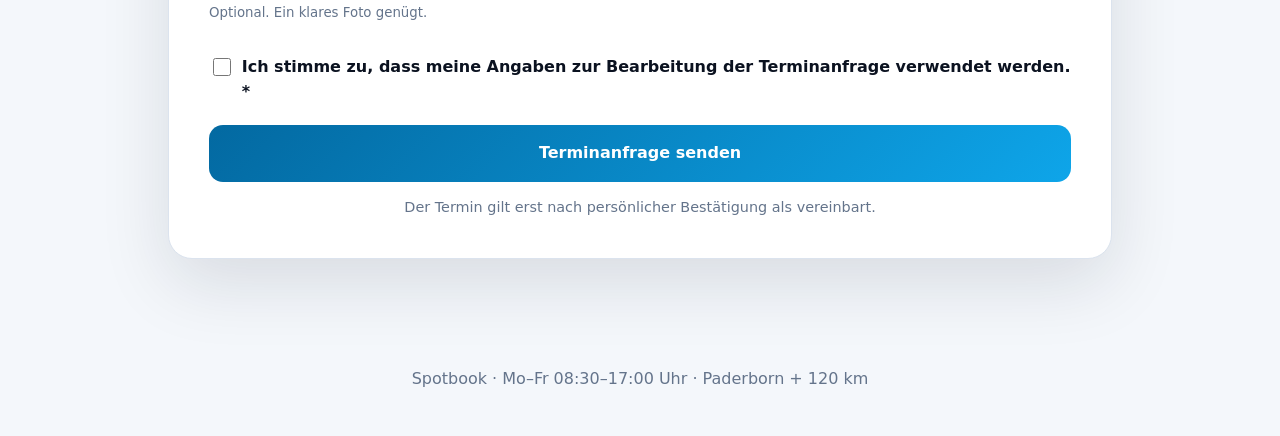
==== commit 429283ff: "Add files via upload" ====
--- a/index.html
+++ b/index.html
@@ -2,34 +2,153 @@
 <html lang="de">
 <head>
   <meta charset="utf-8">
-  <meta name="viewport" content="width=device-width, initial-scale=1">
+  <meta name="viewport" content="width=device-width,initial-scale=1">
   <meta name="description" content="Spotbook – Terminbuchung für Spotrepair-Lackierungen im Umkreis von 120 km um Paderborn.">
   <meta name="theme-color" content="#0b1220">
   <title>Spotbook | Spotrepair-Termin buchen</title>
-  <link rel="stylesheet" href="/styles.css">
+  <style>
+    :root{--bg:#f4f7fb;--surface:#fff;--ink:#0b1220;--muted:#64748b;--line:#dbe3ee;--accent:#0ea5e9;--accent-dark:#0369a1;--success:#166534;--success-bg:#dcfce7;--error:#991b1b;--error-bg:#fee2e2}
+    *{box-sizing:border-box}html{scroll-behavior:smooth}body{margin:0;font-family:Inter,ui-sans-serif,system-ui,-apple-system,BlinkMacSystemFont,"Segoe UI",sans-serif;background:var(--bg);color:var(--ink);line-height:1.55}
+    .topbar{height:76px;display:flex;align-items:center;justify-content:space-between;padding:0 max(20px,calc((100vw - 1120px)/2));background:#fff;border-bottom:1px solid var(--line);position:sticky;top:0;z-index:10}
+    .brand{display:flex;align-items:center;gap:12px;text-decoration:none;font-size:1.25rem;font-weight:900;color:#4c1d95}.brand-mark{display:grid;place-items:center;width:40px;height:40px;border-radius:13px;background:linear-gradient(135deg,#38bdf8,#2563eb);color:#fff}
+    .phone{font-weight:850;text-decoration:none;color:#172554}
+    main{max-width:980px;margin:auto;padding:56px 18px 80px}.hero{text-align:center;margin-bottom:34px}.eyebrow{display:inline-block;color:var(--accent-dark);font-size:.78rem;font-weight:900;letter-spacing:.13em;text-transform:uppercase}
+    h1{font-size:clamp(2.45rem,7vw,5rem);line-height:1;letter-spacing:-.055em;margin:14px 0 18px}.hero p{max-width:720px;margin:0 auto;color:var(--muted);font-size:1.08rem}
+    .actions{display:flex;gap:12px;justify-content:center;flex-wrap:wrap;margin-top:24px}.btn{display:inline-flex;align-items:center;justify-content:center;min-height:50px;padding:0 20px;border-radius:14px;text-decoration:none;font-weight:900;border:1px solid var(--line);background:#fff;color:var(--ink)}.btn.primary{background:var(--ink);color:#fff;border-color:var(--ink)}
+    form{background:var(--surface);border:1px solid var(--line);border-radius:24px;padding:clamp(20px,4vw,40px);box-shadow:0 24px 70px rgba(15,23,42,.12)}
+    fieldset{border:0;padding:0;margin:0 0 32px}legend{width:100%;font-size:1.2rem;font-weight:900;padding-bottom:12px;margin-bottom:18px;border-bottom:1px solid var(--line)}
+    .grid{display:grid;grid-template-columns:repeat(2,minmax(0,1fr));gap:17px}label{display:flex;flex-direction:column;gap:8px;font-weight:780}input,select,textarea{width:100%;font:inherit;border:1px solid #cbd5e1;border-radius:13px;padding:13px 14px;background:#fff;color:var(--ink);outline:none}input:focus,select:focus,textarea:focus{border-color:var(--accent);box-shadow:0 0 0 4px rgba(14,165,233,.13)}
+    textarea{resize:vertical}small{color:var(--muted);font-weight:500}.check{flex-direction:row;align-items:flex-start;margin:8px 0 20px;font-weight:650}.check input{width:18px;height:18px;margin-top:3px}
+    button{width:100%;border:0;border-radius:14px;padding:16px 20px;background:linear-gradient(135deg,var(--accent-dark),var(--accent));color:#fff;font:inherit;font-weight:900;cursor:pointer}button:disabled{opacity:.65;cursor:wait}
+    .notice{margin:16px 0 0;padding:16px 18px;border-radius:14px;font-weight:800}.success{color:var(--success);background:var(--success-bg);border:1px solid #86efac}.error{color:var(--error);background:var(--error-bg);border:1px solid #fecaca}
+    .note{text-align:center;color:var(--muted);font-size:.9rem;margin:14px 0 0}.wa{position:fixed;right:18px;bottom:18px;width:58px;height:58px;border-radius:50%;display:grid;place-items:center;background:#22c55e;color:#fff;text-decoration:none;font-weight:900;box-shadow:0 15px 35px rgba(34,197,94,.34)}
+    footer{text-align:center;color:var(--muted);padding:28px 18px 44px}
+    @media(max-width:700px){.grid{grid-template-columns:1fr}.topbar{padding:0 16px}.phone{font-size:.9rem}main{padding-top:38px}.actions .btn{width:100%}}
+  </style>
 </head>
 <body>
-<header class="topbar"><a class="brand" href="/"><span class="brand-mark">S</span><span>Spotbook</span></a><a class="phone-link" href="tel:+491602162777">0160 2162777</a></header>
-<main>
-<section class="hero">
-  <div class="hero-content"><span class="eyebrow">Spotrepair · Paderborn + 120 km</span><h1>Lackschaden? Termin in wenigen Minuten anfragen.</h1><p>Wähle deinen Wunschtermin von Montag bis Freitag zwischen 08:30 und 17:00 Uhr. Wir bestätigen den Termin anschließend persönlich.</p><div class="hero-actions"><a class="button primary" href="#buchen">Termin buchen</a><a class="button secondary" href="https://wa.me/491602162777?text=Hallo%20Spotbook%2C%20ich%20habe%20eine%20Frage%20zu%20einem%20Spotrepair-Termin." target="_blank" rel="noopener">WhatsApp</a></div></div>
-  <div class="hero-card"><div class="hero-card-number">01</div><h2>Spotrepair-Lackierung</h2><p>Kleine Lackschäden, Kratzer und Parkrempler schnell und gezielt bearbeiten lassen.</p><ul><li>Mobiler Einsatz im Umkreis von 120 km</li><li>Termine Montag bis Freitag</li><li>Persönliche Bestätigung</li></ul></div>
-</section>
-<section class="booking-section" id="buchen">
-  <div class="section-heading"><span class="eyebrow">Termin anfragen</span><h2>Deine Angaben</h2><p>Pflichtfelder sind mit * gekennzeichnet.</p></div>
-  <div id="successMessage" class="notice success" hidden>Vielen Dank! Deine Terminanfrage wurde übermittelt. Wir melden uns zur Bestätigung.</div>
-  <form class="booking-form" name="spotbook-termin" method="POST" action="/?success=1#buchen" data-netlify="true" netlify-honeypot="bot-field" enctype="multipart/form-data">
-    <input type="hidden" name="form-name" value="spotbook-termin"><p class="hidden"><label>Nicht ausfüllen: <input name="bot-field"></label></p>
-    <fieldset><legend>1. Wunschtermin</legend><div class="grid two"><label>Datum *<input id="date" name="datum" type="date" required><small id="dateHint">Nur Montag bis Freitag.</small></label><label>Uhrzeit *<select name="uhrzeit" required><option value="">Bitte auswählen</option><option>08:30</option><option>09:00</option><option>09:30</option><option>10:00</option><option>10:30</option><option>11:00</option><option>11:30</option><option>12:00</option><option>12:30</option><option>13:00</option><option>13:30</option><option>14:00</option><option>14:30</option><option>15:00</option><option>15:30</option><option>16:00</option><option>16:30</option><option>17:00</option></select></label></div></fieldset>
-    <fieldset><legend>2. Kontaktdaten</legend><div class="grid two"><label>Vor- und Nachname *<input name="name" autocomplete="name" required></label><label>Telefonnummer *<input name="telefon" type="tel" autocomplete="tel" required></label><label>E-Mail *<input name="email" type="email" autocomplete="email" required></label><label>Ort / PLZ *<input name="ort" autocomplete="postal-code" required></label></div></fieldset>
-    <fieldset><legend>3. Fahrzeug und Schaden</legend><div class="grid two"><label>Fahrzeugmarke *<input name="fahrzeugmarke" required></label><label>Modell *<input name="modell" required></label><label>Kennzeichen<input name="kennzeichen"></label><label>Fahrzeugfarbe<input name="farbe"></label></div><label>Schaden kurz beschreiben *<textarea name="schaden" rows="5" required placeholder="Zum Beispiel: Kratzer an der hinteren Stoßstange rechts."></textarea></label><label>Schadensfotos<input name="fotos" type="file" accept="image/*" multiple><small>Optional. Gesamtgröße maximal 8 MB.</small></label></fieldset>
-    <label class="check"><input type="checkbox" name="datenschutz" required><span>Ich stimme zu, dass meine Angaben zur Bearbeitung der Terminanfrage verwendet werden. *</span></label>
-    <button class="submit-button" type="submit">Terminanfrage senden</button><p class="form-note">Der Termin gilt erst nach persönlicher Bestätigung als vereinbart.</p>
-  </form>
-</section>
-<section class="contact-strip"><div><span class="eyebrow">Direkter Kontakt</span><h2>Lieber kurz abstimmen?</h2></div><div class="contact-actions"><a class="button primary" href="tel:+491602162777">Jetzt anrufen</a><a class="button secondary light" href="mailto:marius.fortkort@dentwizard.de">E-Mail senden</a></div></section>
-</main>
-<footer><strong>Spotbook</strong><span>Spotrepair-Terminbuchung für Paderborn und Umgebung</span><span>Mo–Fr · 08:30–17:00 Uhr</span></footer>
-<a class="whatsapp-float" href="https://wa.me/491602162777?text=Hallo%20Spotbook%2C%20ich%20möchte%20einen%20Termin%20anfragen." target="_blank" rel="noopener">WA</a>
-<script src="/script.js"></script>
-</body></html>
+  <header class="topbar">
+    <a class="brand" href="/"><span class="brand-mark">S</span><span>Spotbook</span></a>
+    <a class="phone" href="tel:+491602162777">0160 2162777</a>
+  </header>
+
+  <main>
+    <section class="hero">
+      <span class="eyebrow">Spotrepair · Paderborn + 120 km</span>
+      <h1>Spotrepair-Termin einfach anfragen.</h1>
+      <p>Montag bis Freitag zwischen 08:30 und 17:00 Uhr. Nach deiner Anfrage bestätigen wir den Termin persönlich.</p>
+      <div class="actions">
+        <a class="btn primary" href="#buchen">Termin buchen</a>
+        <a class="btn" href="https://wa.me/491602162777?text=Hallo%20Spotbook%2C%20ich%20möchte%20einen%20Termin%20anfragen." target="_blank" rel="noopener">WhatsApp</a>
+      </div>
+    </section>
+
+    <form id="buchen" action="https://formspree.io/f/xjgnqpyz" method="POST" enctype="multipart/form-data">
+      <input type="hidden" name="_subject" value="Neue Spotbook-Terminanfrage">
+      <input type="hidden" name="_language" value="de">
+
+      <fieldset>
+        <legend>1. Wunschtermin</legend>
+        <div class="grid">
+          <label>Datum *<input id="datum" name="Datum" type="date" required><small id="datumHinweis">Nur Montag bis Freitag.</small></label>
+          <label>Uhrzeit *
+            <select name="Uhrzeit" required>
+              <option value="">Bitte auswählen</option>
+              <option>08:30</option><option>09:00</option><option>09:30</option><option>10:00</option><option>10:30</option><option>11:00</option><option>11:30</option><option>12:00</option><option>12:30</option><option>13:00</option><option>13:30</option><option>14:00</option><option>14:30</option><option>15:00</option><option>15:30</option><option>16:00</option><option>16:30</option><option>17:00</option>
+            </select>
+          </label>
+        </div>
+      </fieldset>
+
+      <fieldset>
+        <legend>2. Kontaktdaten</legend>
+        <div class="grid">
+          <label>Vor- und Nachname *<input name="Name" autocomplete="name" required></label>
+          <label>Telefonnummer *<input name="Telefon" type="tel" autocomplete="tel" required></label>
+          <label>E-Mail *<input name="E-Mail" type="email" autocomplete="email" required></label>
+          <label>Ort / PLZ *<input name="Ort_PLZ" required></label>
+        </div>
+      </fieldset>
+
+      <fieldset>
+        <legend>3. Fahrzeug und Schaden</legend>
+        <div class="grid">
+          <label>Fahrzeugmarke *<input name="Fahrzeugmarke" required></label>
+          <label>Modell *<input name="Modell" required></label>
+          <label>Kennzeichen<input name="Kennzeichen"></label>
+          <label>Fahrzeugfarbe<input name="Farbe"></label>
+        </div>
+        <label style="margin-top:17px">Schaden kurz beschreiben *<textarea name="Schaden" rows="5" required placeholder="Zum Beispiel: Kratzer an der hinteren Stoßstange rechts."></textarea></label>
+        <label style="margin-top:17px">Schadensfoto<input name="Foto" type="file" accept="image/*"><small>Optional. Ein klares Foto genügt.</small></label>
+      </fieldset>
+
+      <label class="check"><input type="checkbox" required><span>Ich stimme zu, dass meine Angaben zur Bearbeitung der Terminanfrage verwendet werden. *</span></label>
+      <button type="submit">Terminanfrage senden</button>
+      <div id="status" class="notice" hidden role="status" aria-live="polite"></div>
+      <p class="note">Der Termin gilt erst nach persönlicher Bestätigung als vereinbart.</p>
+    </form>
+  </main>
+
+  <footer>Spotbook · Mo–Fr 08:30–17:00 Uhr · Paderborn + 120 km</footer>
+  <a class="wa" href="https://wa.me/491602162777?text=Hallo%20Spotbook%2C%20ich%20möchte%20einen%20Termin%20anfragen." target="_blank" rel="noopener">WA</a>
+
+  <script>
+    const form = document.getElementById('buchen');
+    const statusBox = document.getElementById('status');
+    const button = form.querySelector('button[type="submit"]');
+    const datum = document.getElementById('datum');
+    const hinweis = document.getElementById('datumHinweis');
+
+    const heute = new Date();
+    heute.setMinutes(heute.getMinutes() - heute.getTimezoneOffset());
+    datum.min = heute.toISOString().split('T')[0];
+
+    datum.addEventListener('change', () => {
+      if (!datum.value) return;
+      const tag = new Date(datum.value + 'T12:00:00').getDay();
+      if (tag === 0 || tag === 6) {
+        datum.value = '';
+        hinweis.textContent = 'Bitte Montag bis Freitag auswählen.';
+        hinweis.style.color = '#b91c1c';
+        alert('Termine sind nur Montag bis Freitag möglich.');
+      } else {
+        hinweis.textContent = 'Nur Montag bis Freitag.';
+        hinweis.style.color = '';
+      }
+    });
+
+    form.addEventListener('submit', async (e) => {
+      e.preventDefault();
+      if (!form.checkValidity()) return form.reportValidity();
+
+      button.disabled = true;
+      button.textContent = 'Wird gesendet …';
+      statusBox.hidden = true;
+
+      try {
+        const response = await fetch(form.action, {
+          method: 'POST',
+          body: new FormData(form),
+          headers: { 'Accept': 'application/json' }
+        });
+
+        const data = await response.json().catch(() => ({}));
+        if (!response.ok) throw new Error(data?.errors?.[0]?.message || 'Senden fehlgeschlagen');
+
+        form.reset();
+        statusBox.className = 'notice success';
+        statusBox.textContent = 'Vielen Dank! Deine Terminanfrage wurde gesendet. Wir melden uns zur Bestätigung.';
+        statusBox.hidden = false;
+      } catch (error) {
+        statusBox.className = 'notice error';
+        statusBox.textContent = 'Die Anfrage konnte nicht gesendet werden. Bitte per WhatsApp oder telefonisch unter 0160 2162777 melden.';
+        statusBox.hidden = false;
+      } finally {
+        button.disabled = false;
+        button.textContent = 'Terminanfrage senden';
+        statusBox.scrollIntoView({behavior:'smooth', block:'center'});
+      }
+    });
+  </script>
+</body>
+</html>
